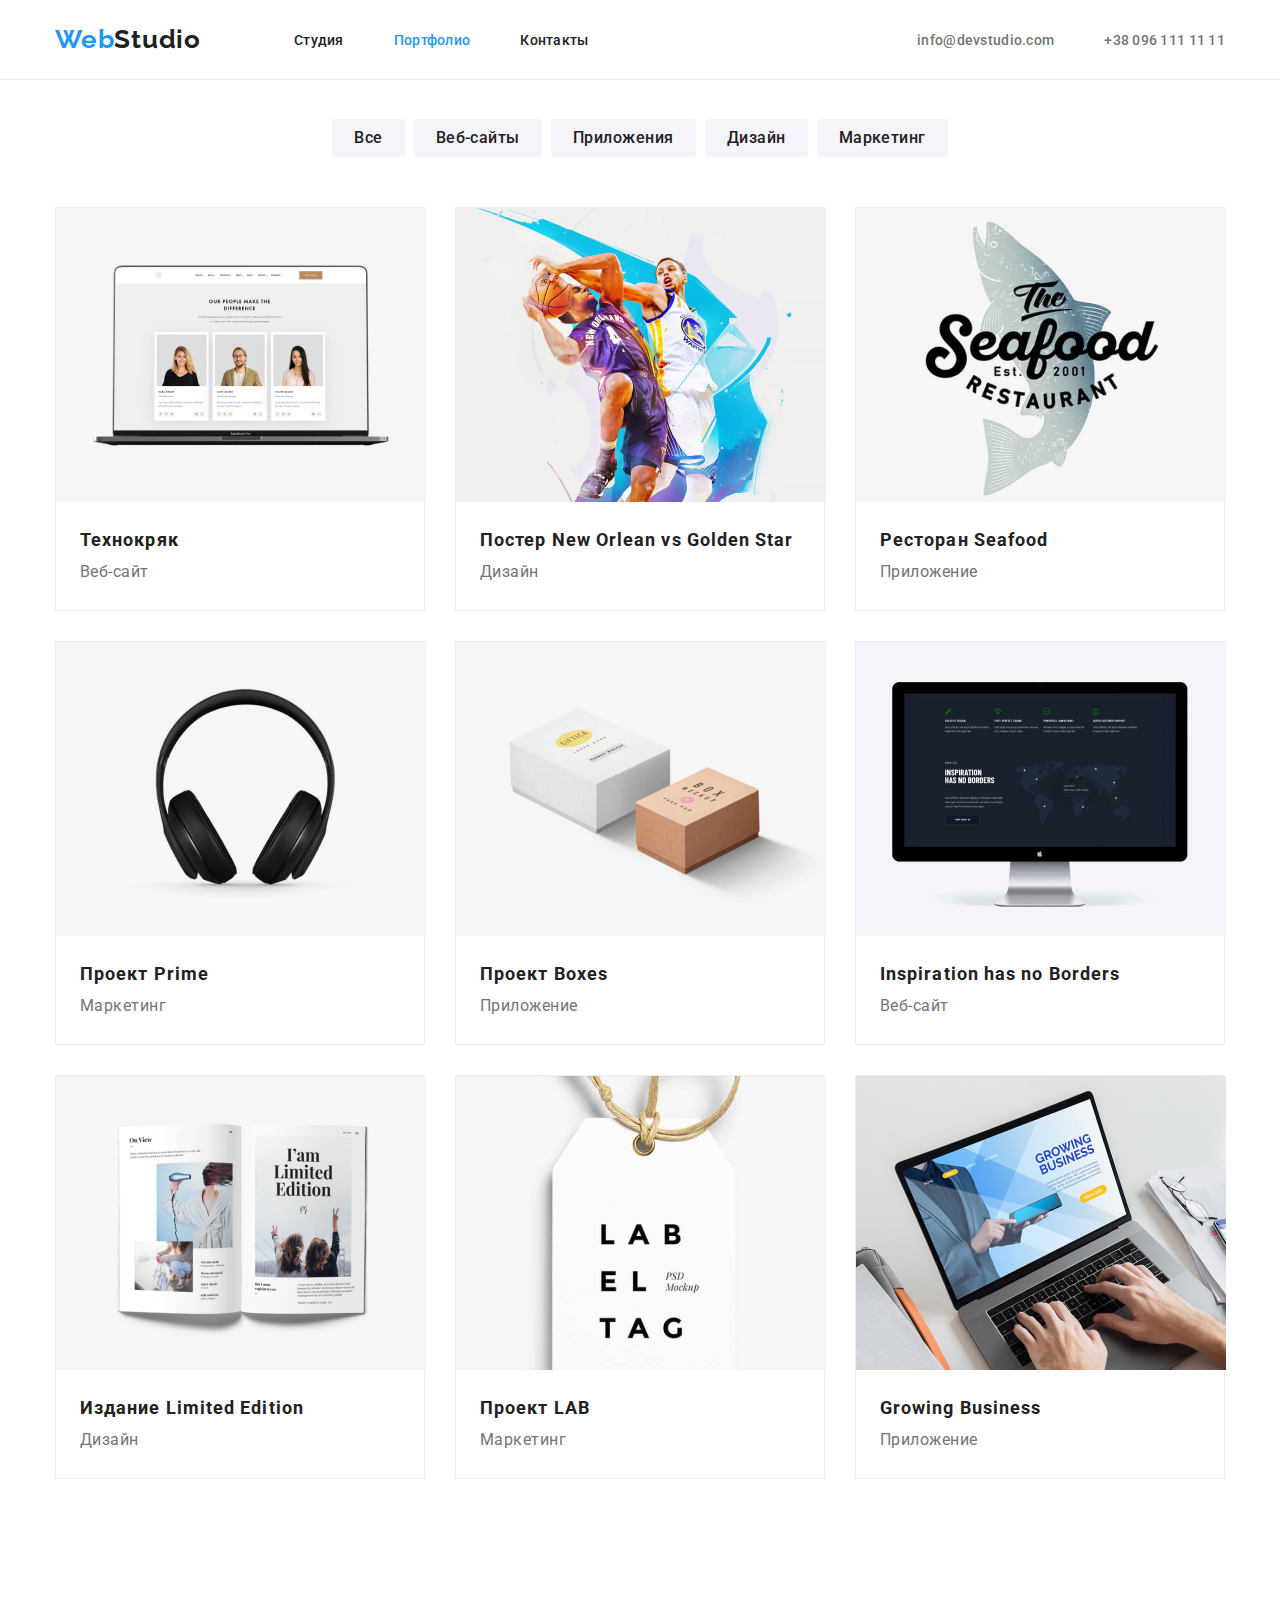
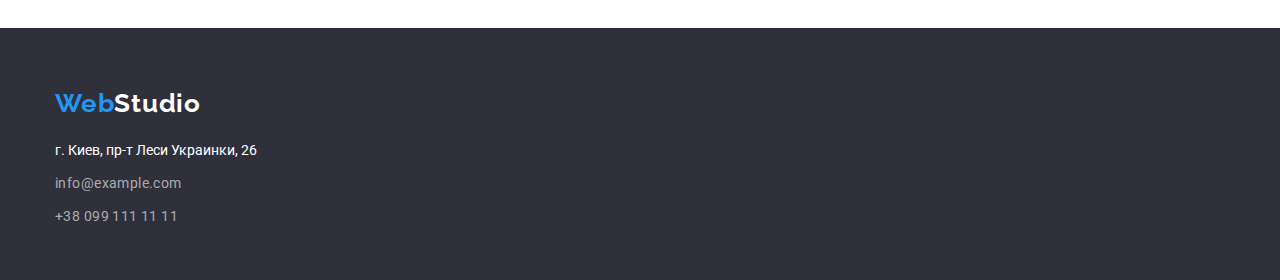
==== portfolio.html @ 519092f9 "1.0" ====
<!DOCTYPE html>
<html lang="en">
  <head>
    <meta charset="UTF-8" />
    <meta name="viewport" content="width=device-width, initial-scale=1.0" />
    <title>Portfolio</title>
    <link rel="stylesheet" href="./css/styles.css" />
    <link rel="preconnect" href="https://fonts.gstatic.com" />
    <link
      rel="stylesheet"
      href="https://cdnjs.cloudflare.com/ajax/libs/modern-normalize/1.0.0/modern-normalize.min.css"
    />
    <link
      href="https://fonts.googleapis.com/css2?family=Oleo+Script&family=Raleway:wght@700&family=Roboto:wght@400;500;700;900&display=swap"
      rel="stylesheet"
    />
  </head>
  <body class="body">
    <!-- навигация + контактные данные -->

    <header>
      <div class="container navigation">
        <nav class="navigation">
          <a class="logo-header" href="./index.html"
            ><span class="logo">Web</span>Studio</a
          >
          <ul class="navigation-list">
            <li class="navigation-link">
              <a class="link" href="./index.html">Студия</a>
            </li>
            <li class="navigation-link">
              <a class="link active" href="./portfolio.html">Портфолио</a>
            </li>
            <li class="navigation-link">
              <a class="link" href="">Контакты</a>
            </li>
          </ul>
        </nav>
        <ul class="navigation-list-contacts">
          <li class="navigation-link-contacts">
            <a class="link contacts" href="mailto:info@devstudio.com"
              >info@devstudio.com</a
            >
          </li>
          <li class="navigation-link-contacts">
            <a class="link contacts" href="tel:+380961111111"
              >+38 096 111 11 11</a
            >
          </li>
        </ul>
      </div>
    </header>
    <main class="portfolio-main">
      <!-- список проектов -->
      <div class="container">
        <h1 hidden>Наши проекты</h1>
        <section class="project-element">
          <ul class="portfolio-button">
            <li class="button-item">
              <button type="button" class="button">Все</button>
            </li>
            <li class="button-item">
              <button type="button" class="button">Веб-сайты</button>
            </li>
            <li class="button-item">
              <button type="button" class="button">Приложения</button>
            </li>
            <li class="button-item">
              <button type="button" class="button">Дизайн</button>
            </li>
            <li class="button-item">
              <button type="button" class="button">Маркетинг</button>
            </li>
          </ul>
          <ul class="project-element-list">
            <li class="project-element-item">
              <a href=""
                ><img
                  src="./images/project_1.jpg"
                  alt="ноутбук с фотографиями"
                  width="370"
                  height="294"
              /></a>
              <div class="project-element-text">
                <h2 class="heading">Технокряк</h2>
                <p class="text">Веб-сайт</p>
              </div>
            </li>
            <li class="project-element-item">
              <a href=""
                ><img
                  src="./images/project_2.jpg"
                  alt="двое баскетболистов с мячем"
                  width="370"
                  height="294"
              /></a>
              <div class="project-element-text">
                <h2 class="heading">Постер New Orlean vs Golden Star</h2>
                <p class="text">Дизайн</p>
              </div>
            </li>
            <li class="project-element-item">
              <a href=""
                ><img
                  src="./images/project_3.jpg"
                  alt="нарисованная рыба с текстом seafood"
                  width="370"
                  height="294"
              /></a>
              <div class="project-element-text">
                <h2 class="heading">Ресторан Seafood</h2>
                <p class="text">Приложение</p>
              </div>
            </li>
            <li class="project-element-item">
              <a href=""
                ><img
                  src="./images/project_4.jpg"
                  alt="наушники"
                  width="370"
                  height="294"
              /></a>
              <div class="project-element-text">
                <h2 class="heading">Проект Prime</h2>
                <p class="text">Маркетинг</p>
              </div>
            </li>
            <li class="project-element-item">
              <a href=""
                ><img
                  src="./images/project_5.jpg"
                  alt="две коробки"
                  width="370"
                  height="294"
              /></a>
              <div class="project-element-text">
                <h2 class="heading">Проект Boxes</h2>
                <p class="text">Приложение</p>
              </div>
            </li>
            <li class="project-element-item">
              <a href=""
                ><img
                  src="./images/project_6.jpg"
                  alt="монитор"
                  width="370"
                  height="294"
              /></a>
              <div class="project-element-text">
                <h2 class="heading">Inspiration has no Borders</h2>
                <p class="text">Веб-сайт</p>
              </div>
            </li>
            <li class="project-element-item">
              <a href=""
                ><img
                  src="./images/project_7.jpg"
                  alt="развернутая книга"
                  width="370"
                  height="294"
              /></a>
              <div class="project-element-text">
                <h2 class="heading">Издание Limited Edition</h2>
                <p class="text">Дизайн</p>
              </div>
            </li>
            <li class="project-element-item">
              <a href=""
                ><img
                  src="./images/project_8.jpg"
                  alt="бирка на нитке"
                  width="370"
                  height="294"
              /></a>
              <div class="project-element-text">
                <h2 class="heading">Проект LAB</h2>
                <p class="text">Маркетинг</p>
              </div>
            </li>
            <li class="project-element-item">
              <a href=""
                ><img
                  src="./images/project_9.jpg"
                  alt="ноутбук с руками человека на клавиатуре"
                  width="370"
                  height="294"
              /></a>
              <div class="project-element-text">
                <h2 class="heading">Growing Business</h2>
                <p class="text">Приложение</p>
              </div>
            </li>
          </ul>
        </section>
      </div>
    </main>

    <!--подвал-->

    <footer class="footer-section">
      <div class="container">
        <a class="logo-footer" href="./index.html"
          ><span class="logo">Web</span>Studio</a
        >
        <address>
          <div class="footer-adress">
            <p class="footer-text">г. Киев, пр-т Леси Украинки, 26</p>
            <a class="link-contacts" href="mailto:info@example.com"
              >info@example.com</a
            >
            <a class="link-contacts" href="tel:+380991111111"
              >+38 099 111 11 11</a
            >
          </div>
        </address>
      </div>
    </footer>
  </body>
</html>
---- css/styles.css ----
/* ============== основные стили для всех страниц ============= */

:root {
  --first-black-color: #212121;
  --secondary-black-color: #757575;
  --white-color: #ffffff;
  --blue-secondary-color: #2196f3;
  --fotter-color-link: rgba(255, 255, 255, 0.6);
  --buttom-background: #f5f4fa;
}

.body {
  color: var(--first-black-color);
  font-family: "Roboto", sans-serif;
  font-style: normal;
  font-weight: 500;
  background-color: var(--white-color);
}

footer {
  background-color: #2f303a;
}

address {
  font-style: normal;
}

a,
ul,
ol {
  text-decoration: none;
  list-style: none;
  color: inherit;
  margin: 0px;
  padding: 0px;
}

img {
  display: block;
}

h1,
h2,
h3,
h4,
h5,
h6,
p {
  margin: 0px;
}

.container {
  width: 1200px;
  padding: 0px 15px;
  margin: 0 auto;
}

header {
  height: 80px;
  border-bottom: 1px solid #ececec;
}

/* ============== навигация + контактные данные ============= */

.logo-header {
  font-family: "Raleway", sans-serif;
  font-style: normal;
  font-weight: 700;
  font-size: 26px;
  line-height: 1.192;
  letter-spacing: 0.03em;
  padding-right: 93px;
  padding-top: 24px;
  padding-bottom: 25px;
}

.logo {
  color: var(--blue-secondary-color);
}

.active {
  font-weight: 500;
  font-size: 14px;
  line-height: 1.333;
  letter-spacing: 0.02em;
  color: var(--blue-secondary-color);
}

.link {
  font-size: 14px;
  line-height: 1.1428;
  letter-spacing: 0.02em;
  padding-top: 32px;
  padding-bottom: 32px;
}

.link.contacts {
  color: var(--secondary-black-color);
  font-size: 14px;
  line-height: 1, 142857142857143;
  letter-spacing: 0.02em;
}

.link:hover,
.link:focus,
.link:active,
.link.contacts:hover,
.link.contacts:focus,
.link.contacts:active {
  color: var(--blue-secondary-color);
}

.navigation {
  display: flex;
  align-items: center;
}

.navigation-list {
  display: flex;
  align-items: center;
}

.navigation-link:not(:last-child) {
  margin-right: 50px;
}

.navigation-list-contacts {
  display: flex;
  align-items: center;
  justify-content: flex-end;
  margin-left: auto;
}

.navigation-link-contacts:not(:last-child) {
  margin-right: 50px;
}

/* ============== заголовок + кнопка ============= */

.order-service {
  background-color: #2f303a;
  width: auto;
  height: 600px;
}

.order-service-heading {
  font-weight: 900;
  font-size: 44px;
  line-height: 1.3636;
  text-align: center;
  letter-spacing: 0.06em;
  text-transform: uppercase;
  color: var(--white-color);
  box-sizing: content-box;
  width: 696px;
  height: 120px;
  padding-top: 200px;
  padding-left: 237px;
  padding-right: 237px;
  padding-bottom: 30px;
}

.order-service-button {
  background: var(--blue-secondary-color);
  color: var(--white-color);
  font-style: normal;
  font-weight: 700;
  font-size: 16px;
  line-height: 1.875;
  text-align: center;
  letter-spacing: 0.06em;
  border-radius: 4px;
  width: 200px;
  height: 50px;
  border: none;
  padding: 0;
  margin-left: 485px;
  margin-right: 485px;
  margin-bottom: 200px;
}

/* ============== перечисление особенностей ============= */

.feature-section {
  padding-top: 94px;
  padding-bottom: 94px;
}

.feature-list {
  display: flex;
  justify-content: space-between;
}

.feature-item {
  width: 270px;
  height: 101px;
}

.feature-heading {
  font-size: 14px;
  line-height: 1.1428;
  letter-spacing: 0.03em;
  padding-bottom: 10px;
}

.feature-paragraph {
  font-style: normal;
  font-weight: 400;
  font-size: 14px;
  line-height: 1.7142;
  letter-spacing: 0.03em;
  color: var(--secondary-black-color);
}

/* ============== чем мы занимаемся с картинками =============  */

.index {
  padding-bottom: 94px;
  height: 480px;
}

.index-heading {
  font-style: normal;
  font-weight: 700;
  font-size: 36px;
  line-height: 1.1666;
  letter-spacing: 0.03em;
  margin-bottom: 50px;
  text-align: center;
}

.index-list {
  display: flex;
  justify-content: space-between;
}

/* ============== наша команда =============  */

.crewman-section {
  background-color: var(--buttom-background);
  height: 648px;
}

.command-heading {
  font-style: normal;
  font-weight: 700;
  font-size: 36px;
  line-height: 1.1666;
  letter-spacing: 0.03em;
  text-align: center;
  padding-bottom: 50px;
  padding-top: 94px;
}

.command-list {
  display: flex;
  justify-content: space-between;
}

.command-item {
  width: 270px;
  height: 368px;
  background-color: var(--white-color);
  box-shadow: 0px 1px 3px rgba(0, 0, 0, 0.12), 0px 1px 1px rgba(0, 0, 0, 0.14),
    0px 2px 1px rgba(0, 0, 0, 0.2);
  border-radius: 0px 0px 4px 4px;
}

.crewman {
  font-style: normal;
  font-weight: 500;
  font-size: 16px;
  line-height: 1.1875;
  letter-spacing: 0.03em;
  text-align: center;
  color: var(--first-black-color);
  padding-bottom: 10px;
  padding-top: 30px;
}
.crewman-profession {
  font-style: normal;
  font-weight: 400;
  font-size: 16px;
  line-height: 1.1875;
  letter-spacing: 0.03em;
  text-align: center;
  color: var(--secondary-black-color);
}

/* ============== подвал =============  */

.footer-section {
  height: 252px;
}

.footer-adress {
  width: 231px;
  height: 81px;
  margin-bottom: 60px;
}

.logo-footer {
  display: block;
  color: var(--white-color);
  font-family: "Raleway", sans-serif;
  font-style: normal;
  font-weight: 700;
  font-size: 26px;
  line-height: 1.1923;
  letter-spacing: 0.03em;
  padding-top: 60px;
  padding-bottom: 20px;
}

.footer-text {
  color: var(--white-color);
  font-weight: normal;
  font-size: 14px;
  line-height: 1.7142;
  padding-bottom: 9px;
}

.link-contacts {
  font-weight: 400;
  font-size: 14px;
  line-height: 1.7142;
  letter-spacing: 0.03em;
  color: rgba(255, 255, 255, 0.6);
  display: list-item;
}

.link-contacts:not(:last-child) {
  padding-bottom: 9px;
}

.link-contacts:hover,
.link-contacts:focus,
.link-contacts:active {
  color: var(--blue-secondary-color);
}

/* ============== стили портфолио =============  */

/* ============== список проетов =============  */

.project-element {
  padding-bottom: 149px;
}

.portfolio-button {
  display: flex;
  height: 38px;
  align-items: stretch;
  justify-content: center;
  padding: 0px;
  padding-top: 39px;
}

.button {
  font-size: 16px;
  font-weight: 500;
  line-height: 1.6;
  letter-spacing: 0.03em;
  font-family: inherit;
  color: inherit;
  background-color: var(--buttom-background);
  border-radius: 4px;
  padding: 6px 22px;
  border: 0px;
  height: 38px;
}

.button-item:not(:last-child) {
  margin-right: 9px;
}

.button:hover,
.button:focus,
.button:active {
  color: var(--white-color);
  background-color: var(--blue-secondary-color);
}

.project-element-list {
  display: flex;
  flex-wrap: wrap;
  padding-top: 88px;
}

.project-element-item {
  border: 1px solid #eeeeee;
  width: 370px;
  height: 404px;
}

.project-element-item:not(:nth-child(3n + 3)) {
  margin-right: 30px;
}

.project-element-item:nth-last-child(n + 4) {
  margin-bottom: 30px;
}

.heading {
  font-weight: 700;
  font-size: 18px;
  line-height: 2;
  letter-spacing: 0.06em;
}

.text {
  color: var(--secondary-black-color);
  font-weight: 400;
  font-size: 16px;
  line-height: 1.8;
  letter-spacing: 0.03em;
}

.project-element-text {
  padding: 20px 24px;
}

/* ============== что-то другое  =============  */
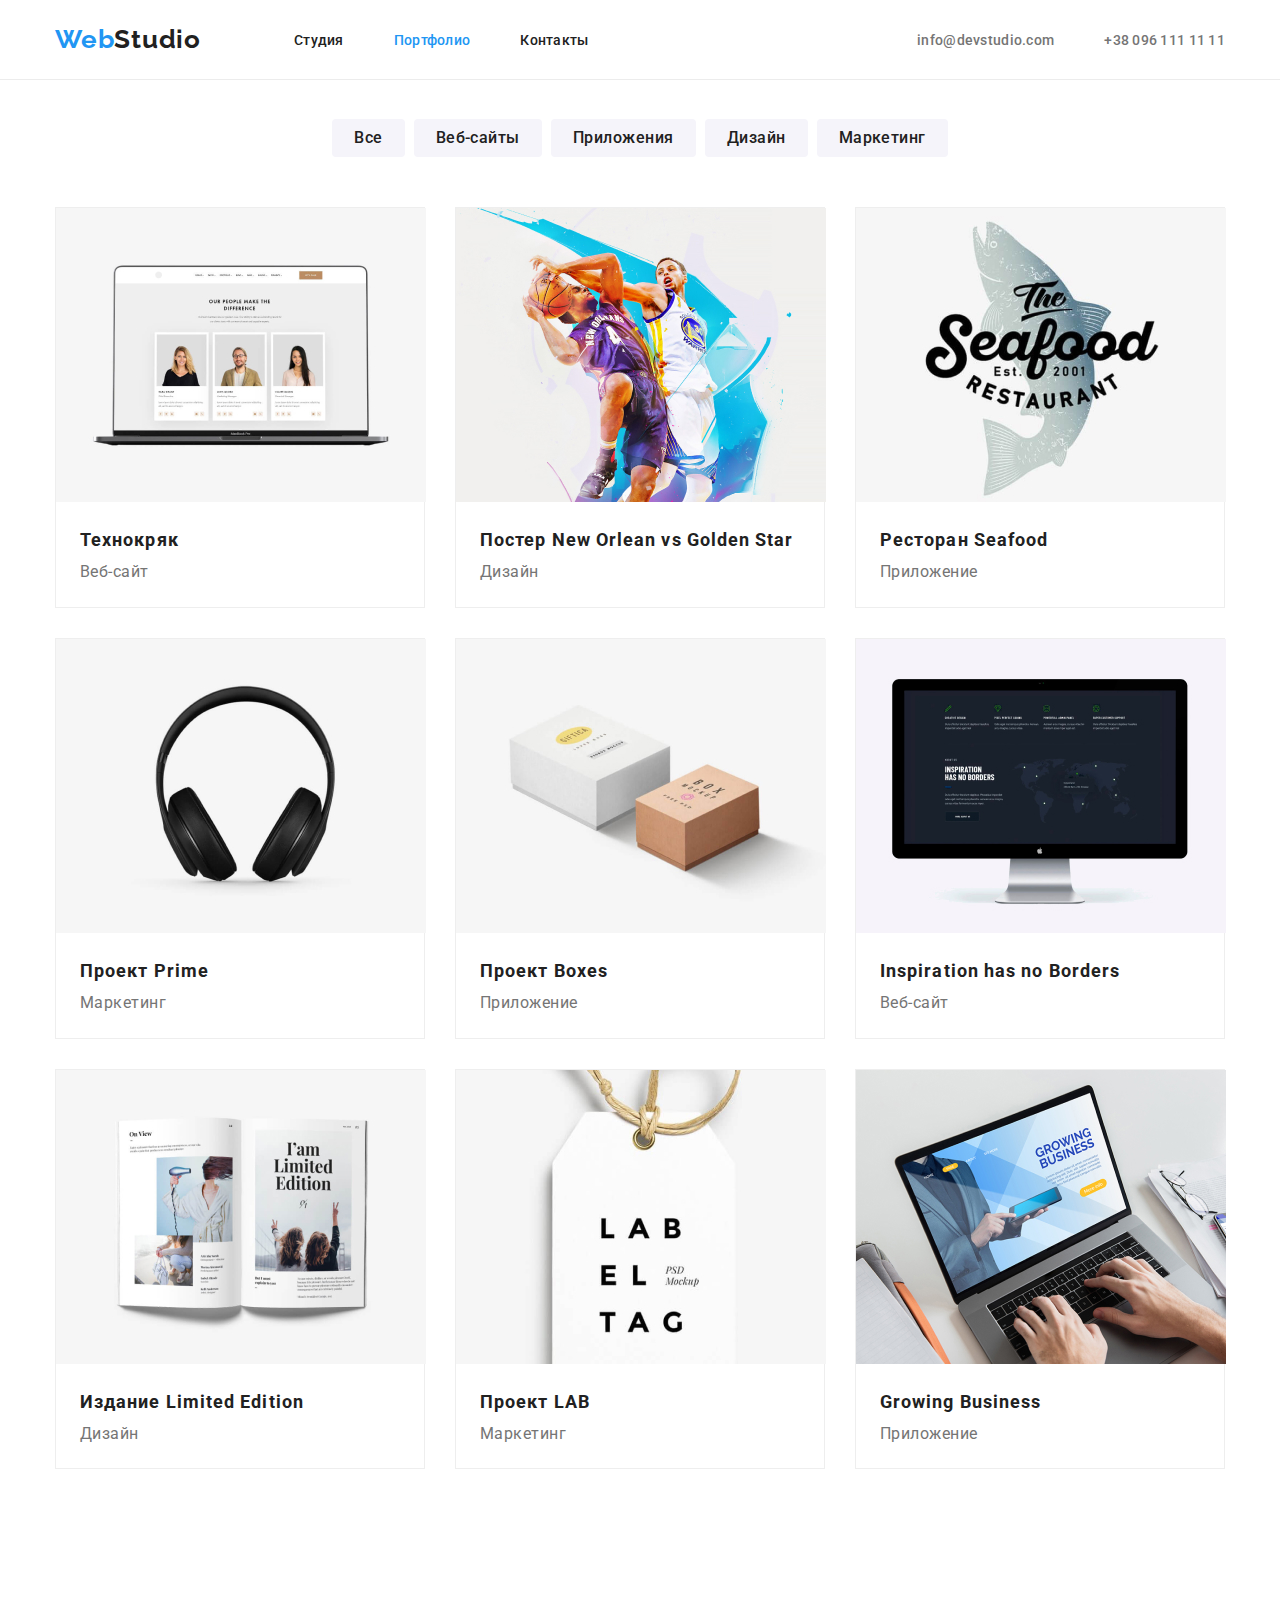
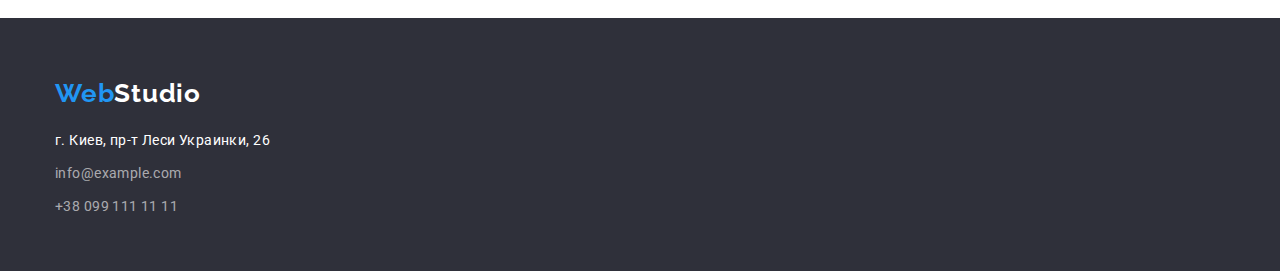
==== commit 0fe0c765: "1.1" ====
--- a/portfolio.html
+++ b/portfolio.html
@@ -52,145 +52,145 @@
     </header>
     <main class="portfolio-main">
       <!-- список проектов -->
-      <div class="container">
         <h1 hidden>Наши проекты</h1>
         <section class="project-element">
-          <ul class="portfolio-button">
+          <div class="container">
+            <ul class="portfolio-button">
             <li class="button-item">
-              <button type="button" class="button">Все</button>
-            </li>
-            <li class="button-item">
-              <button type="button" class="button">Веб-сайты</button>
-            </li>
-            <li class="button-item">
-              <button type="button" class="button">Приложения</button>
-            </li>
-            <li class="button-item">
-              <button type="button" class="button">Дизайн</button>
-            </li>
-            <li class="button-item">
-              <button type="button" class="button">Маркетинг</button>
-            </li>
-          </ul>
-          <ul class="project-element-list">
-            <li class="project-element-item">
-              <a href=""
-                ><img
-                  src="./images/project_1.jpg"
-                  alt="ноутбук с фотографиями"
-                  width="370"
-                  height="294"
-              /></a>
-              <div class="project-element-text">
-                <h2 class="heading">Технокряк</h2>
-                <p class="text">Веб-сайт</p>
-              </div>
-            </li>
-            <li class="project-element-item">
-              <a href=""
-                ><img
-                  src="./images/project_2.jpg"
-                  alt="двое баскетболистов с мячем"
-                  width="370"
-                  height="294"
-              /></a>
-              <div class="project-element-text">
-                <h2 class="heading">Постер New Orlean vs Golden Star</h2>
-                <p class="text">Дизайн</p>
-              </div>
-            </li>
-            <li class="project-element-item">
-              <a href=""
-                ><img
-                  src="./images/project_3.jpg"
-                  alt="нарисованная рыба с текстом seafood"
-                  width="370"
-                  height="294"
-              /></a>
-              <div class="project-element-text">
-                <h2 class="heading">Ресторан Seafood</h2>
-                <p class="text">Приложение</p>
-              </div>
-            </li>
-            <li class="project-element-item">
-              <a href=""
-                ><img
-                  src="./images/project_4.jpg"
-                  alt="наушники"
-                  width="370"
-                  height="294"
-              /></a>
-              <div class="project-element-text">
-                <h2 class="heading">Проект Prime</h2>
-                <p class="text">Маркетинг</p>
-              </div>
-            </li>
-            <li class="project-element-item">
-              <a href=""
-                ><img
-                  src="./images/project_5.jpg"
-                  alt="две коробки"
-                  width="370"
-                  height="294"
-              /></a>
-              <div class="project-element-text">
-                <h2 class="heading">Проект Boxes</h2>
-                <p class="text">Приложение</p>
-              </div>
-            </li>
-            <li class="project-element-item">
-              <a href=""
-                ><img
-                  src="./images/project_6.jpg"
-                  alt="монитор"
-                  width="370"
-                  height="294"
-              /></a>
-              <div class="project-element-text">
-                <h2 class="heading">Inspiration has no Borders</h2>
-                <p class="text">Веб-сайт</p>
-              </div>
-            </li>
-            <li class="project-element-item">
-              <a href=""
-                ><img
-                  src="./images/project_7.jpg"
-                  alt="развернутая книга"
-                  width="370"
-                  height="294"
-              /></a>
-              <div class="project-element-text">
-                <h2 class="heading">Издание Limited Edition</h2>
-                <p class="text">Дизайн</p>
-              </div>
-            </li>
-            <li class="project-element-item">
-              <a href=""
-                ><img
-                  src="./images/project_8.jpg"
-                  alt="бирка на нитке"
-                  width="370"
-                  height="294"
-              /></a>
-              <div class="project-element-text">
-                <h2 class="heading">Проект LAB</h2>
-                <p class="text">Маркетинг</p>
-              </div>
-            </li>
-            <li class="project-element-item">
-              <a href=""
-                ><img
-                  src="./images/project_9.jpg"
-                  alt="ноутбук с руками человека на клавиатуре"
-                  width="370"
-                  height="294"
-              /></a>
-              <div class="project-element-text">
-                <h2 class="heading">Growing Business</h2>
-                <p class="text">Приложение</p>
-              </div>
-            </li>
-          </ul>
+                <button type="button" class="button">Все</button>
+              </li>
+              <li class="button-item">
+                <button type="button" class="button">Веб-сайты</button>
+              </li>
+              <li class="button-item">
+                <button type="button" class="button">Приложения</button>
+              </li>
+              <li class="button-item">
+                <button type="button" class="button">Дизайн</button>
+              </li>
+              <li class="button-item">
+                <button type="button" class="button">Маркетинг</button>
+              </li>
+            </ul>
+            <ul class="project-element-list">
+              <li class="project-element-item">
+                <a href=""
+                  ><img
+                    src="./images/project_1.jpg"
+                    alt="ноутбук с фотографиями"
+                    width="370"
+                    height="294"
+                /></a>
+                <div class="project-element-text">
+                  <h2 class="heading">Технокряк</h2>
+                  <p class="text">Веб-сайт</p>
+                </div>
+              </li>
+              <li class="project-element-item">
+                <a href=""
+                  ><img
+                    src="./images/project_2.jpg"
+                    alt="двое баскетболистов с мячем"
+                    width="370"
+                    height="294"
+                /></a>
+                <div class="project-element-text">
+                  <h2 class="heading">Постер New Orlean vs Golden Star</h2>
+                  <p class="text">Дизайн</p>
+                </div>
+              </li>
+              <li class="project-element-item">
+                <a href=""
+                  ><img
+                    src="./images/project_3.jpg"
+                    alt="нарисованная рыба с текстом seafood"
+                    width="370"
+                    height="294"
+                /></a>
+                <div class="project-element-text">
+                  <h2 class="heading">Ресторан Seafood</h2>
+                  <p class="text">Приложение</p>
+                </div>
+              </li>
+              <li class="project-element-item">
+                <a href=""
+                  ><img
+                    src="./images/project_4.jpg"
+                    alt="наушники"
+                    width="370"
+                    height="294"
+                /></a>
+                <div class="project-element-text">
+                  <h2 class="heading">Проект Prime</h2>
+                  <p class="text">Маркетинг</p>
+                </div>
+              </li>
+              <li class="project-element-item">
+                <a href=""
+                  ><img
+                    src="./images/project_5.jpg"
+                    alt="две коробки"
+                    width="370"
+                    height="294"
+                /></a>
+                <div class="project-element-text">
+                  <h2 class="heading">Проект Boxes</h2>
+                  <p class="text">Приложение</p>
+                </div>
+              </li>
+              <li class="project-element-item">
+                <a href=""
+                  ><img
+                    src="./images/project_6.jpg"
+                    alt="монитор"
+                    width="370"
+                    height="294"
+                /></a>
+                <div class="project-element-text">
+                  <h2 class="heading">Inspiration has no Borders</h2>
+                  <p class="text">Веб-сайт</p>
+                </div>
+              </li>
+              <li class="project-element-item">
+                <a href=""
+                  ><img
+                    src="./images/project_7.jpg"
+                    alt="развернутая книга"
+                    width="370"
+                    height="294"
+                /></a>
+                <div class="project-element-text">
+                  <h2 class="heading">Издание Limited Edition</h2>
+                  <p class="text">Дизайн</p>
+                </div>
+              </li>
+              <li class="project-element-item">
+                <a href=""
+                  ><img
+                    src="./images/project_8.jpg"
+                    alt="бирка на нитке"
+                    width="370"
+                    height="294"
+                /></a>
+                <div class="project-element-text">
+                  <h2 class="heading">Проект LAB</h2>
+                  <p class="text">Маркетинг</p>
+                </div>
+              </li>
+              <li class="project-element-item">
+                <a href=""
+                  ><img
+                    src="./images/project_9.jpg"
+                    alt="ноутбук с руками человека на клавиатуре"
+                    width="370"
+                    height="294"
+                /></a>
+                <div class="project-element-text">
+                  <h2 class="heading">Growing Business</h2>
+                  <p class="text">Приложение</p>
+              </li>
+            </ul>
+          </div>
         </section>
       </div>
     </main>
--- a/css/styles.css
+++ b/css/styles.css
@@ -238,7 +238,8 @@
 
 .crewman-section {
   background-color: var(--buttom-background);
-  height: 648px;
+  padding-top: 94px;
+  padding-bottom: 94px;
 }
 
 .command-heading {
@@ -249,7 +250,6 @@
   letter-spacing: 0.03em;
   text-align: center;
   padding-bottom: 50px;
-  padding-top: 94px;
 }
 
 .command-list {
@@ -290,13 +290,8 @@
 /* ============== подвал =============  */
 
 .footer-section {
-  height: 252px;
-}
-
-.footer-adress {
-  width: 231px;
-  height: 81px;
-  margin-bottom: 60px;
+  padding-top: 60px;
+  padding-bottom: 60px;
 }
 
 .logo-footer {
@@ -308,15 +303,19 @@
   font-size: 26px;
   line-height: 1.1923;
   letter-spacing: 0.03em;
-  padding-top: 60px;
   padding-bottom: 20px;
+}
+
+.footer-adress {
+  height: 82px;
 }
 
 .footer-text {
   color: var(--white-color);
-  font-weight: normal;
+  font-weight: 400;
   font-size: 14px;
   line-height: 1.7142;
+  letter-spacing: 0.03em;
   padding-bottom: 9px;
 }
 
@@ -344,6 +343,7 @@
 /* ============== список проетов =============  */
 
 .project-element {
+  padding-top: 39px;
   padding-bottom: 149px;
 }
 
@@ -352,8 +352,7 @@
   height: 38px;
   align-items: stretch;
   justify-content: center;
-  padding: 0px;
-  padding-top: 39px;
+  margin-bottom: 50px;
 }
 
 .button {
@@ -384,13 +383,11 @@
 .project-element-list {
   display: flex;
   flex-wrap: wrap;
-  padding-top: 88px;
 }
 
 .project-element-item {
   border: 1px solid #eeeeee;
   width: 370px;
-  height: 404px;
 }
 
 .project-element-item:not(:nth-child(3n + 3)) {
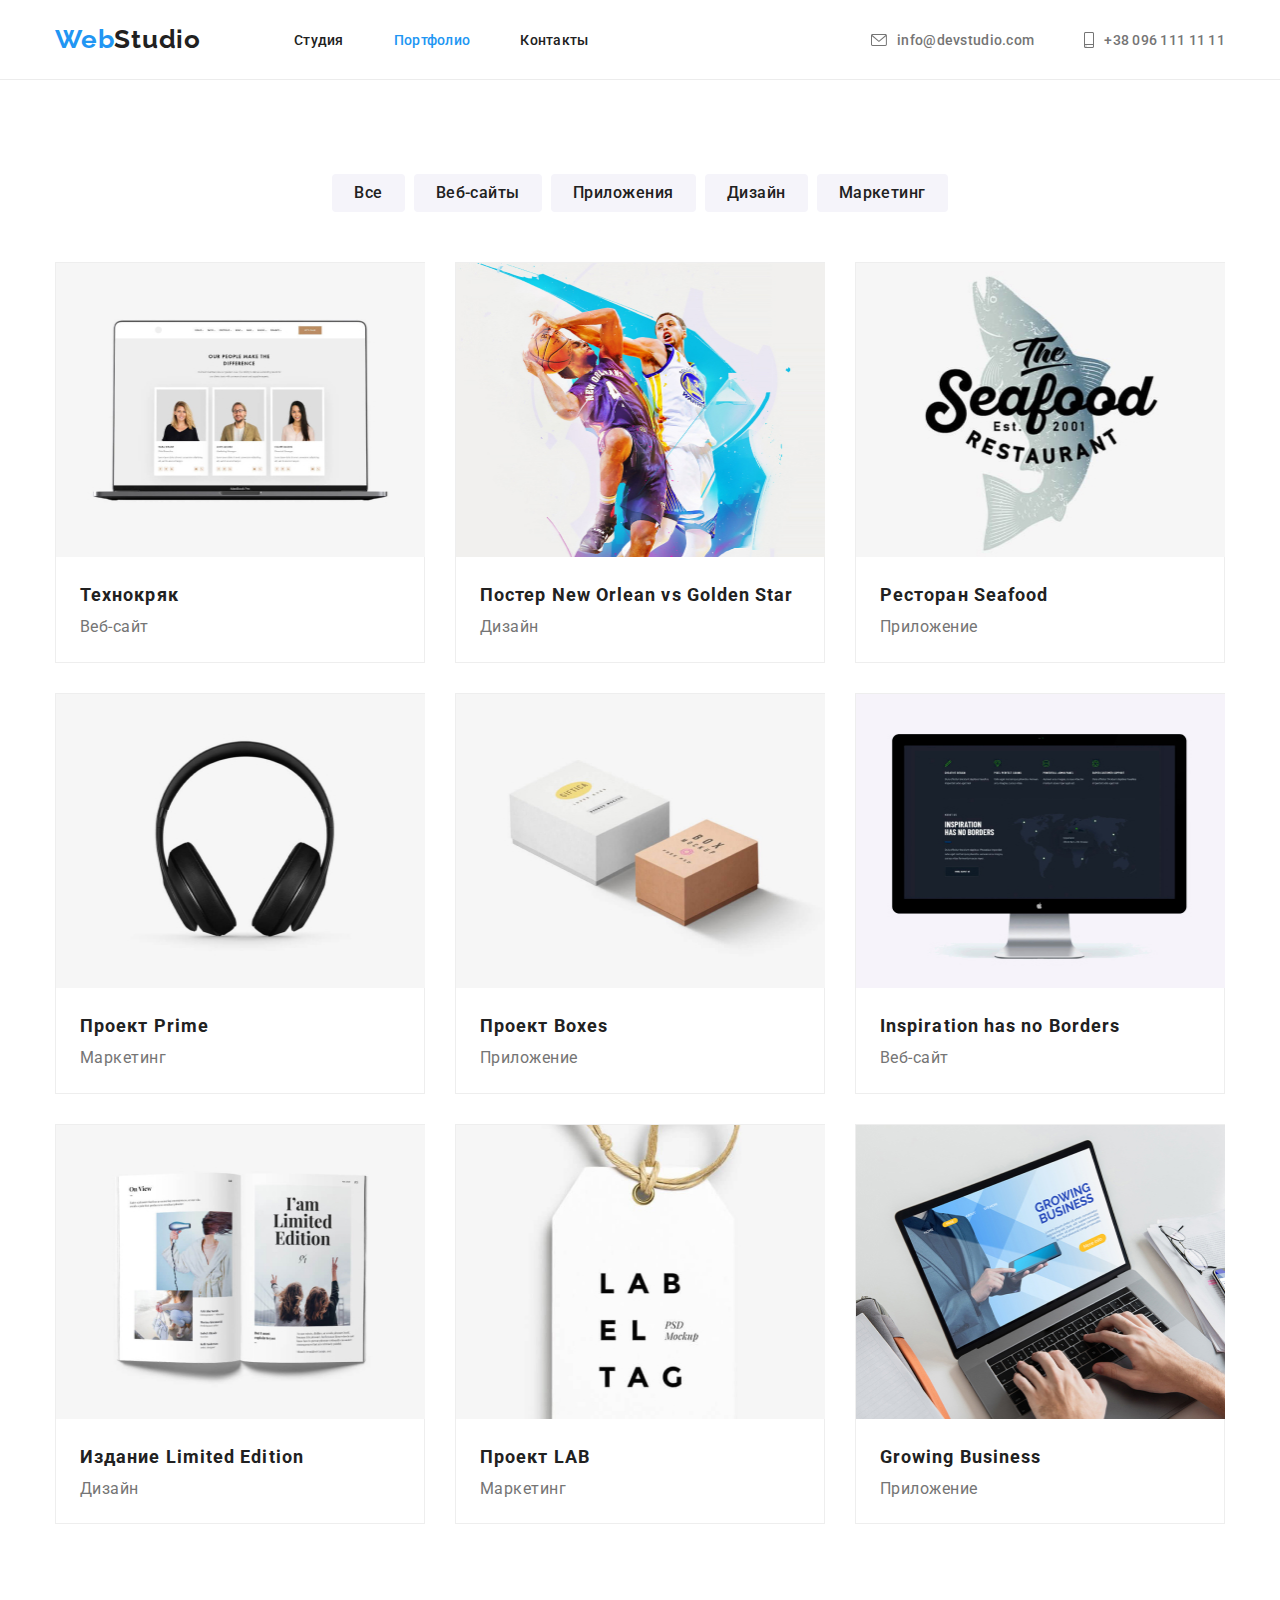
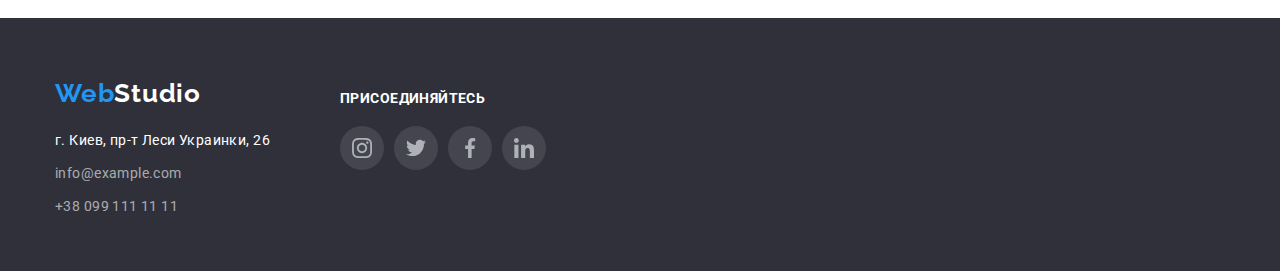
==== commit c7afecfd: "1.3" ====
--- a/portfolio.html
+++ b/portfolio.html
@@ -38,181 +38,224 @@
         </nav>
         <ul class="navigation-list-contacts">
           <li class="navigation-link-contacts">
-            <a class="link contacts" href="mailto:info@devstudio.com"
-              >info@devstudio.com</a
-            >
+            <a class="link contacts" href="mailto:info@devstudio.com">
+              <svg class="header-svg envelope">
+                <use href="../images/sprite.svg#icon-envelope"></use>
+              </svg>
+              info@devstudio.com
+            </a>
           </li>
           <li class="navigation-link-contacts">
-            <a class="link contacts" href="tel:+380961111111"
-              >+38 096 111 11 11</a
-            >
+            <a class="link contacts" href="tel:+380961111111">
+              <svg class="header-svg smartphone">
+                <use href="../images/sprite.svg#icon-smartphone"></use>
+              </svg>
+              +38 096 111 11 11
+            </a>
           </li>
         </ul>
       </div>
     </header>
     <main class="portfolio-main">
       <!-- список проектов -->
-        <h1 hidden>Наши проекты</h1>
-        <section class="project-element">
-          <div class="container">
-            <ul class="portfolio-button">
-            <li class="button-item">
-                <button type="button" class="button">Все</button>
-              </li>
-              <li class="button-item">
-                <button type="button" class="button">Веб-сайты</button>
-              </li>
-              <li class="button-item">
-                <button type="button" class="button">Приложения</button>
-              </li>
-              <li class="button-item">
-                <button type="button" class="button">Дизайн</button>
-              </li>
-              <li class="button-item">
-                <button type="button" class="button">Маркетинг</button>
-              </li>
-            </ul>
-            <ul class="project-element-list">
-              <li class="project-element-item">
-                <a href=""
-                  ><img
-                    src="./images/project_1.jpg"
-                    alt="ноутбук с фотографиями"
-                    width="370"
-                    height="294"
-                /></a>
-                <div class="project-element-text">
-                  <h2 class="heading">Технокряк</h2>
-                  <p class="text">Веб-сайт</p>
-                </div>
-              </li>
-              <li class="project-element-item">
-                <a href=""
-                  ><img
-                    src="./images/project_2.jpg"
-                    alt="двое баскетболистов с мячем"
-                    width="370"
-                    height="294"
-                /></a>
-                <div class="project-element-text">
-                  <h2 class="heading">Постер New Orlean vs Golden Star</h2>
-                  <p class="text">Дизайн</p>
-                </div>
-              </li>
-              <li class="project-element-item">
-                <a href=""
-                  ><img
-                    src="./images/project_3.jpg"
-                    alt="нарисованная рыба с текстом seafood"
-                    width="370"
-                    height="294"
-                /></a>
-                <div class="project-element-text">
-                  <h2 class="heading">Ресторан Seafood</h2>
-                  <p class="text">Приложение</p>
-                </div>
-              </li>
-              <li class="project-element-item">
-                <a href=""
-                  ><img
-                    src="./images/project_4.jpg"
-                    alt="наушники"
-                    width="370"
-                    height="294"
-                /></a>
-                <div class="project-element-text">
-                  <h2 class="heading">Проект Prime</h2>
-                  <p class="text">Маркетинг</p>
-                </div>
-              </li>
-              <li class="project-element-item">
-                <a href=""
-                  ><img
-                    src="./images/project_5.jpg"
-                    alt="две коробки"
-                    width="370"
-                    height="294"
-                /></a>
-                <div class="project-element-text">
-                  <h2 class="heading">Проект Boxes</h2>
-                  <p class="text">Приложение</p>
-                </div>
-              </li>
-              <li class="project-element-item">
-                <a href=""
-                  ><img
-                    src="./images/project_6.jpg"
-                    alt="монитор"
-                    width="370"
-                    height="294"
-                /></a>
-                <div class="project-element-text">
-                  <h2 class="heading">Inspiration has no Borders</h2>
-                  <p class="text">Веб-сайт</p>
-                </div>
-              </li>
-              <li class="project-element-item">
-                <a href=""
-                  ><img
-                    src="./images/project_7.jpg"
-                    alt="развернутая книга"
-                    width="370"
-                    height="294"
-                /></a>
-                <div class="project-element-text">
-                  <h2 class="heading">Издание Limited Edition</h2>
-                  <p class="text">Дизайн</p>
-                </div>
-              </li>
-              <li class="project-element-item">
-                <a href=""
-                  ><img
-                    src="./images/project_8.jpg"
-                    alt="бирка на нитке"
-                    width="370"
-                    height="294"
-                /></a>
-                <div class="project-element-text">
-                  <h2 class="heading">Проект LAB</h2>
-                  <p class="text">Маркетинг</p>
-                </div>
-              </li>
-              <li class="project-element-item">
-                <a href=""
-                  ><img
-                    src="./images/project_9.jpg"
-                    alt="ноутбук с руками человека на клавиатуре"
-                    width="370"
-                    height="294"
-                /></a>
-                <div class="project-element-text">
-                  <h2 class="heading">Growing Business</h2>
-                  <p class="text">Приложение</p>
-              </li>
-            </ul>
-          </div>
-        </section>
-      </div>
+      <h1 hidden>Наши проекты</h1>
+      <section class="project-element">
+        <div class="container">
+          <ul class="portfolio-button">
+            <li class="button-item">
+              <button type="button" class="button">Все</button>
+            </li>
+            <li class="button-item">
+              <button type="button" class="button">Веб-сайты</button>
+            </li>
+            <li class="button-item">
+              <button type="button" class="button">Приложения</button>
+            </li>
+            <li class="button-item">
+              <button type="button" class="button">Дизайн</button>
+            </li>
+            <li class="button-item">
+              <button type="button" class="button">Маркетинг</button>
+            </li>
+          </ul>
+          <ul class="project-element-list">
+            <li class="project-element-item">
+              <a href=""
+                ><img
+                  src="./images/project_1.jpg"
+                  alt="ноутбук с фотографиями"
+                  width="369"
+                  height="294"
+              /></a>
+              <div class="project-element-text">
+                <h2 class="heading">Технокряк</h2>
+                <p class="text">Веб-сайт</p>
+              </div>
+            </li>
+            <li class="project-element-item">
+              <a href=""
+                ><img
+                  src="./images/project_2.jpg"
+                  alt="двое баскетболистов с мячем"
+                  width="369"
+                  height="294"
+              /></a>
+              <div class="project-element-text">
+                <h2 class="heading">Постер New Orlean vs Golden Star</h2>
+                <p class="text">Дизайн</p>
+              </div>
+            </li>
+            <li class="project-element-item">
+              <a href=""
+                ><img
+                  src="./images/project_3.jpg"
+                  alt="нарисованная рыба с текстом seafood"
+                  width="369"
+                  height="294"
+              /></a>
+              <div class="project-element-text">
+                <h2 class="heading">Ресторан Seafood</h2>
+                <p class="text">Приложение</p>
+              </div>
+            </li>
+            <li class="project-element-item">
+              <a href=""
+                ><img
+                  src="./images/project_4.jpg"
+                  alt="наушники"
+                  width="369"
+                  height="294"
+              /></a>
+              <div class="project-element-text">
+                <h2 class="heading">Проект Prime</h2>
+                <p class="text">Маркетинг</p>
+              </div>
+            </li>
+            <li class="project-element-item">
+              <a href=""
+                ><img
+                  src="./images/project_5.jpg"
+                  alt="две коробки"
+                  width="369"
+                  height="294"
+              /></a>
+              <div class="project-element-text">
+                <h2 class="heading">Проект Boxes</h2>
+                <p class="text">Приложение</p>
+              </div>
+            </li>
+            <li class="project-element-item">
+              <a href=""
+                ><img
+                  src="./images/project_6.jpg"
+                  alt="монитор"
+                  width="369"
+                  height="294"
+              /></a>
+              <div class="project-element-text">
+                <h2 class="heading">Inspiration has no Borders</h2>
+                <p class="text">Веб-сайт</p>
+              </div>
+            </li>
+            <li class="project-element-item">
+              <a href=""
+                ><img
+                  src="./images/project_7.jpg"
+                  alt="развернутая книга"
+                  width="369"
+                  height="294"
+              /></a>
+              <div class="project-element-text">
+                <h2 class="heading">Издание Limited Edition</h2>
+                <p class="text">Дизайн</p>
+              </div>
+            </li>
+            <li class="project-element-item">
+              <a href=""
+                ><img
+                  src="./images/project_8.jpg"
+                  alt="бирка на нитке"
+                  width="369"
+                  height="294"
+              /></a>
+              <div class="project-element-text">
+                <h2 class="heading">Проект LAB</h2>
+                <p class="text">Маркетинг</p>
+              </div>
+            </li>
+            <li class="project-element-item">
+              <a href=""
+                ><img
+                  src="./images/project_9.jpg"
+                  alt="ноутбук с руками человека на клавиатуре"
+                  width="369"
+                  height="294"
+              /></a>
+              <div class="project-element-text">
+                <h2 class="heading">Growing Business</h2>
+                <p class="text">Приложение</p>
+              </div>
+            </li>
+          </ul>
+        </div>
+      </section>
     </main>
 
     <!--подвал-->
 
     <footer class="footer-section">
       <div class="container">
-        <a class="logo-footer" href="./index.html"
-          ><span class="logo">Web</span>Studio</a
-        >
-        <address>
-          <div class="footer-adress">
-            <p class="footer-text">г. Киев, пр-т Леси Украинки, 26</p>
-            <a class="link-contacts" href="mailto:info@example.com"
-              >info@example.com</a
+        <div class="footer">
+          <div>
+            <a class="logo-footer" href="./index.html"
+              ><span class="logo">Web</span>Studio</a
             >
-            <a class="link-contacts" href="tel:+380991111111"
-              >+38 099 111 11 11</a
-            >
+            <address>
+              <div class="footer-adress">
+                <p class="footer-text">г. Киев, пр-т Леси Украинки, 26</p>
+                <a class="link-contacts" href="mailto:info@example.com"
+                  >info@example.com</a
+                >
+                <a class="link-contacts" href="tel:+380991111111"
+                  >+38 099 111 11 11</a
+                >
+              </div>
+            </address>
           </div>
-        </address>
+          <div class="social-links">
+            <h3 class="social-links-header">присоединяйтесь</h3>
+            <ul class="social-link-list">
+              <li>
+                <a href="" class="social-link-footer">
+                  <svg class="social-icon">
+                    <use href="../images/sprite.svg#icon-instagram"></use>
+                  </svg>
+                </a>
+              </li>
+              <li>
+                <a href="" class="social-link-footer">
+                  <svg class="social-icon">
+                    <use href="../images/sprite.svg#icon-twitter"></use>
+                  </svg>
+                </a>
+              </li>
+              <li>
+                <a href="" class="social-link-footer">
+                  <svg class="social-icon">
+                    <use href="../images/sprite.svg#icon-facebook"></use>
+                  </svg>
+                </a>
+              </li>
+              <li>
+                <a href="" class="social-link-footer">
+                  <svg class="social-icon">
+                    <use href="../images/sprite.svg#icon-linkedin"></use>
+                  </svg>
+                </a>
+              </li>
+            </ul>
+          </div>
+        </div>
       </div>
     </footer>
   </body>
--- a/css/styles.css
+++ b/css/styles.css
@@ -97,7 +97,7 @@
 .link.contacts {
   color: var(--secondary-black-color);
   font-size: 14px;
-  line-height: 1, 142857142857143;
+  line-height: 1.14285;
   letter-spacing: 0.02em;
 }
 
@@ -127,6 +127,7 @@
 .navigation-list-contacts {
   display: flex;
   align-items: center;
+  align-content: center;
   justify-content: flex-end;
   margin-left: auto;
 }
@@ -135,12 +136,43 @@
   margin-right: 50px;
 }
 
+.header-svg {
+  margin-right: 10px;
+  fill: #757575;
+}
+
+.envelope {
+  width: 16px;
+  height: 12px;
+}
+
+.smartphone {
+  width: 10px;
+  height: 16px;
+}
+
+.contacts {
+  display: flex;
+  align-items: center;
+}
+
+.navigation-link-contacts:hover .header-svg {
+  fill: var(--blue-secondary-color);
+}
+
 /* ============== заголовок + кнопка ============= */
 
 .order-service {
-  background-color: #2f303a;
+  background-color: #c4c4c4;
   width: auto;
   height: 600px;
+  background-image: linear-gradient(
+      rgba(47, 48, 58, 0.4),
+      rgba(47, 48, 58, 0.4)
+    ),
+    url(../images/Img.jpg);
+  background-repeat: no-repeat;
+  background-size: cover;
 }
 
 .order-service-heading {
@@ -193,7 +225,6 @@
 
 .feature-item {
   width: 270px;
-  height: 101px;
 }
 
 .feature-heading {
@@ -210,6 +241,20 @@
   line-height: 1.7142;
   letter-spacing: 0.03em;
   color: var(--secondary-black-color);
+}
+
+.feature-container {
+  width: 270px;
+  height: 120px;
+  margin-bottom: 30px;
+  background-color: #f5f4fa;
+}
+
+.feature-photo {
+  display: inline-block;
+  width: 70px;
+  height: 70px;
+  margin: 25px 100px;
 }
 
 /* ============== чем мы занимаемся с картинками =============  */
@@ -225,7 +270,7 @@
   font-size: 36px;
   line-height: 1.1666;
   letter-spacing: 0.03em;
-  margin-bottom: 50px;
+  padding-bottom: 50px;
   text-align: center;
 }
 
@@ -259,7 +304,6 @@
 
 .command-item {
   width: 270px;
-  height: 368px;
   background-color: var(--white-color);
   box-shadow: 0px 1px 3px rgba(0, 0, 0, 0.12), 0px 1px 1px rgba(0, 0, 0, 0.14),
     0px 2px 1px rgba(0, 0, 0, 0.2);
@@ -285,6 +329,111 @@
   letter-spacing: 0.03em;
   text-align: center;
   color: var(--secondary-black-color);
+  padding-bottom: 16px;
+}
+
+.crewman-social-link {
+  display: flex;
+  /* justify-content: center; */
+  width: 206px;
+  margin: 0 auto;
+  padding-bottom: 30px;
+}
+
+.social-link {
+  display: block;
+  border-radius: 50px;
+  width: 44px;
+  height: 44px;
+}
+
+.social-link:hover,
+.social-link:focus {
+  background-color: var(--blue-secondary-color);
+}
+
+.social-link:hover .social-icon,
+.social-link:focus .social-icon {
+  fill: var(--white-color);
+}
+
+.crewman-social-link li:not(:last-child) {
+  margin-right: 10px;
+}
+
+.social-icon {
+  display: inline-block;
+  width: 20px;
+  height: 20px;
+  margin: 12px 12px;
+  fill: #afb1b8;
+}
+
+/* ============== наши клиенты =============  */
+
+.clients {
+  padding-top: 94px;
+  padding-bottom: 94px;
+}
+
+.clients-list {
+  display: flex;
+  justify-content: space-between;
+}
+
+.clients-link {
+  display: inline-flex;
+  justify-content: center;
+  align-items: center;
+  /* display: inline-block; */
+  width: 170px;
+  height: 90px;
+  border: solid 1px #afb1b8;
+  border-radius: 4px;
+}
+
+.clients-link:hover,
+.clients-link:focus {
+  border-color: var(--blue-secondary-color);
+}
+
+.clients-link:hover svg,
+.clients-link:focus svg {
+  fill: var(--blue-secondary-color);
+}
+
+.clients-link svg {
+  fill: #afb1b8;
+}
+
+.logo-1 {
+  width: 44.27px;
+  height: 49.23px;
+}
+
+.logo-2 {
+  width: 40px;
+  height: 50px;
+}
+
+.logo-3 {
+  width: 41px;
+  height: 42.6px;
+}
+
+.logo-4 {
+  width: 79.66px;
+  height: 42.02px;
+}
+
+.logo-5 {
+  width: 59px;
+  height: 47px;
+}
+
+.logo-6 {
+  width: 88.48px;
+  height: 45.44px;
 }
 
 /* ============== подвал =============  */
@@ -338,13 +487,62 @@
   color: var(--blue-secondary-color);
 }
 
+.social-links {
+  padding-left: 70px;
+}
+
+.social-links-header {
+  font-family: "Roboto";
+  font-style: normal;
+  font-weight: 700;
+  font-size: 14px;
+  line-height: 1.14285;
+  letter-spacing: 0.03em;
+  text-transform: uppercase;
+  color: #ffffff;
+  padding-top: 12px;
+}
+
+.social-link-list {
+  display: flex;
+  justify-content: space-between;
+  width: 206px;
+  height: 44px;
+  margin-top: 20px;
+}
+
+.social-link-footer {
+  width: 44px;
+  height: 44px;
+  display: inline-block;
+  border-radius: 50px;
+  background-color: rgba(255, 255, 255, 0.1);
+}
+
+.social-link-footer:hover,
+.social-link-footer:focus {
+  background-color: var(--blue-secondary-color);
+}
+
+.social-icon-footer {
+  display: inline-block;
+  width: 20px;
+  height: 20px;
+  margin: 12px 12px;
+  fill: var(--white-color);
+}
+
+.footer {
+  display: flex;
+}
+
 /* ============== стили портфолио =============  */
 
 /* ============== список проетов =============  */
 
 .project-element {
-  padding-top: 39px;
-  padding-bottom: 149px;
+  padding-top: 94px;
+  padding-bottom: 94px;
 }
 
 .portfolio-button {
@@ -378,6 +576,8 @@
 .button:active {
   color: var(--white-color);
   background-color: var(--blue-secondary-color);
+  box-shadow: 0px 3px 1px rgba(0, 0, 0, 0.1), 0px 1px 2px rgba(0, 0, 0, 0.08),
+    0px 2px 2px rgba(0, 0, 0, 0.12);
 }
 
 .project-element-list {
@@ -388,6 +588,12 @@
 .project-element-item {
   border: 1px solid #eeeeee;
   width: 370px;
+}
+
+.project-element-item:hover,
+.project-element-item:focus {
+  box-shadow: 0px 1px 1px rgba(0, 0, 0, 0.12), 0px 4px 4px rgba(0, 0, 0, 0.06),
+    1px 4px 6px rgba(0, 0, 0, 0.16);
 }
 
 .project-element-item:not(:nth-child(3n + 3)) {
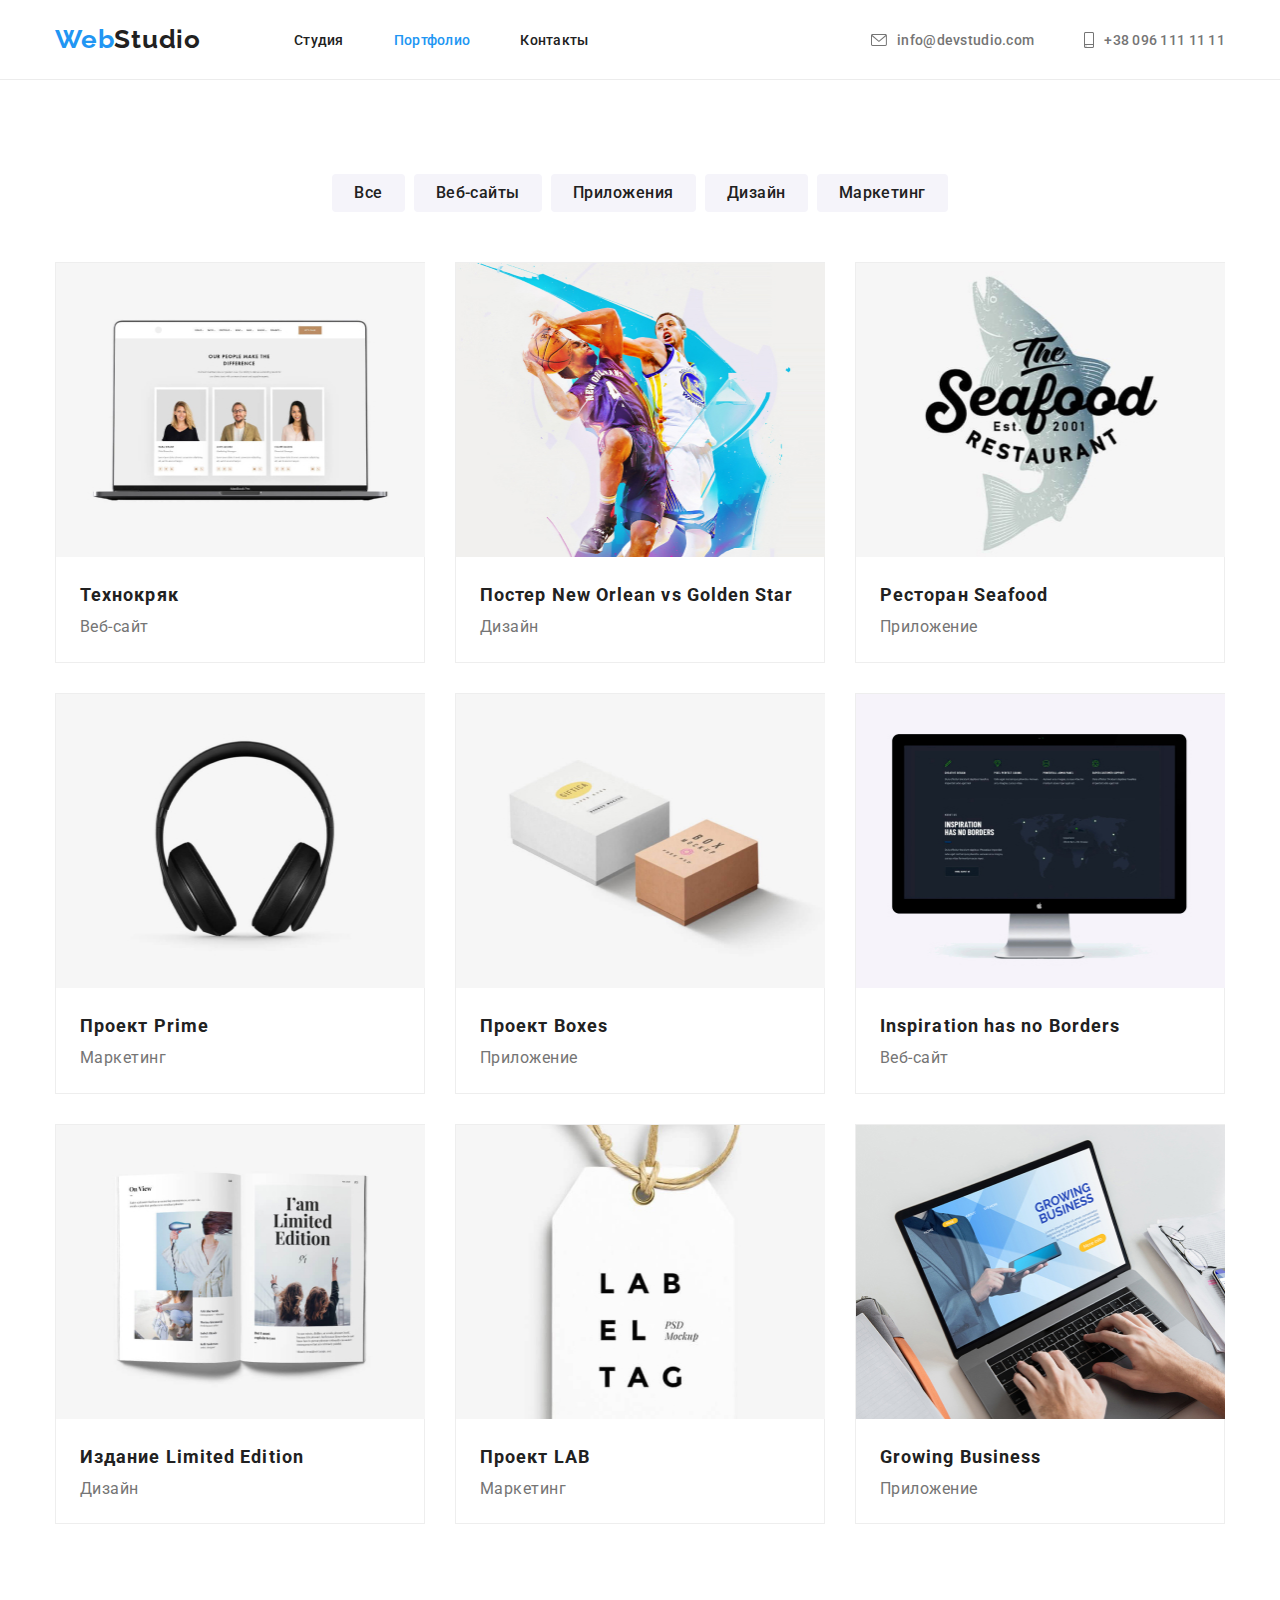
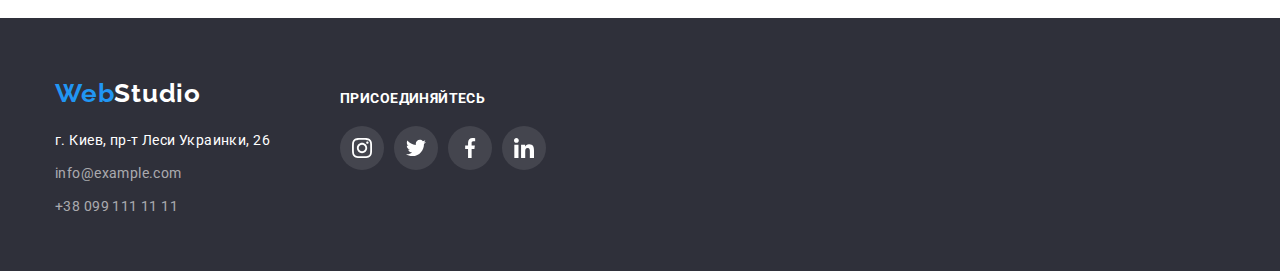
==== commit 0cfc537d: "1.4" ====
--- a/portfolio.html
+++ b/portfolio.html
@@ -40,7 +40,7 @@
           <li class="navigation-link-contacts">
             <a class="link contacts" href="mailto:info@devstudio.com">
               <svg class="header-svg envelope">
-                <use href="../images/sprite.svg#icon-envelope"></use>
+                <use href="images/sprite.svg#icon-envelope"></use>
               </svg>
               info@devstudio.com
             </a>
@@ -48,7 +48,7 @@
           <li class="navigation-link-contacts">
             <a class="link contacts" href="tel:+380961111111">
               <svg class="header-svg smartphone">
-                <use href="../images/sprite.svg#icon-smartphone"></use>
+                <use href="images/sprite.svg#icon-smartphone"></use>
               </svg>
               +38 096 111 11 11
             </a>
@@ -227,29 +227,29 @@
             <ul class="social-link-list">
               <li>
                 <a href="" class="social-link-footer">
-                  <svg class="social-icon">
-                    <use href="../images/sprite.svg#icon-instagram"></use>
-                  </svg>
-                </a>
-              </li>
-              <li>
-                <a href="" class="social-link-footer">
-                  <svg class="social-icon">
-                    <use href="../images/sprite.svg#icon-twitter"></use>
-                  </svg>
-                </a>
-              </li>
-              <li>
-                <a href="" class="social-link-footer">
-                  <svg class="social-icon">
-                    <use href="../images/sprite.svg#icon-facebook"></use>
-                  </svg>
-                </a>
-              </li>
-              <li>
-                <a href="" class="social-link-footer">
-                  <svg class="social-icon">
-                    <use href="../images/sprite.svg#icon-linkedin"></use>
+                  <svg class="social-icon-footer">
+                    <use href="images/sprite.svg#icon-instagram"></use>
+                  </svg>
+                </a>
+              </li>
+              <li>
+                <a href="" class="social-link-footer">
+                  <svg class="social-icon-footer">
+                    <use href="images/sprite.svg#icon-twitter"></use>
+                  </svg>
+                </a>
+              </li>
+              <li>
+                <a href="" class="social-link-footer">
+                  <svg class="social-icon-footer">
+                    <use href="images/sprite.svg#icon-facebook"></use>
+                  </svg>
+                </a>
+              </li>
+              <li>
+                <a href="" class="social-link-footer">
+                  <svg class="social-icon-footer">
+                    <use href="images/sprite.svg#icon-linkedin"></use>
                   </svg>
                 </a>
               </li>
